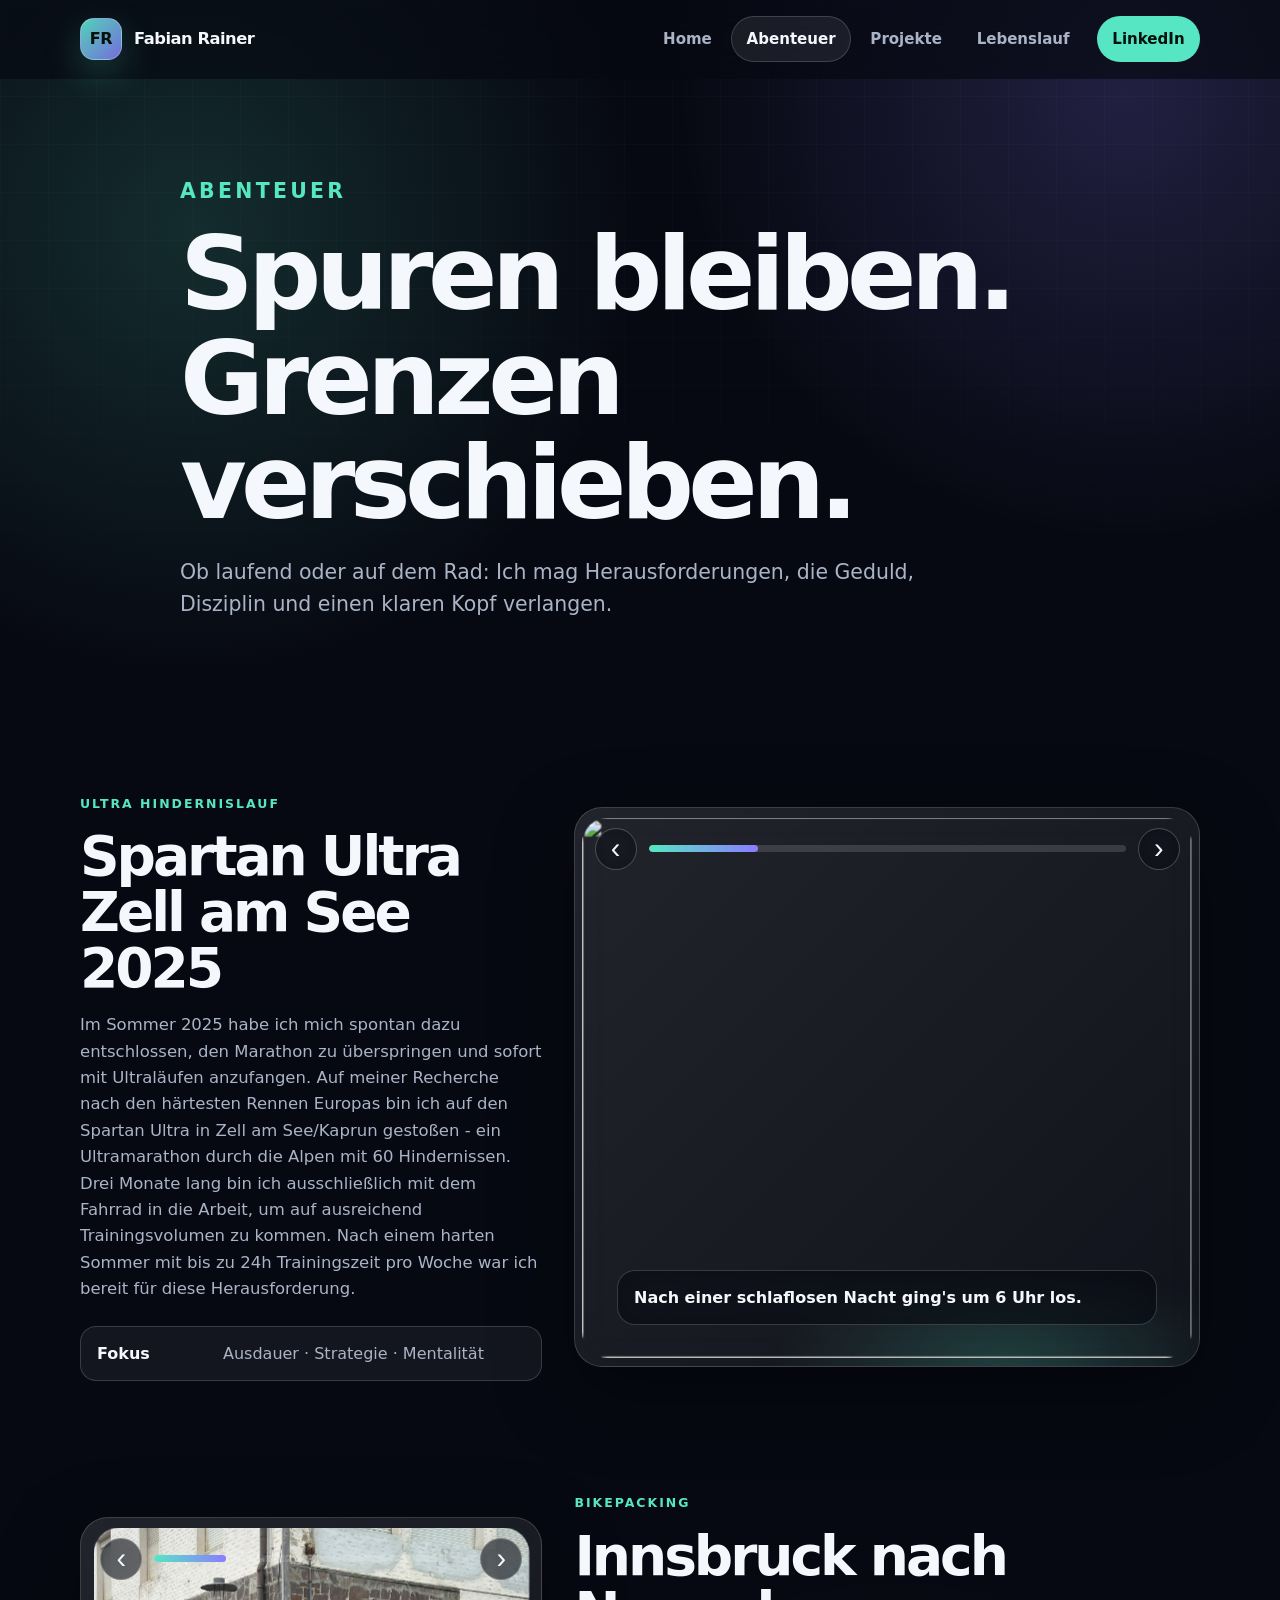
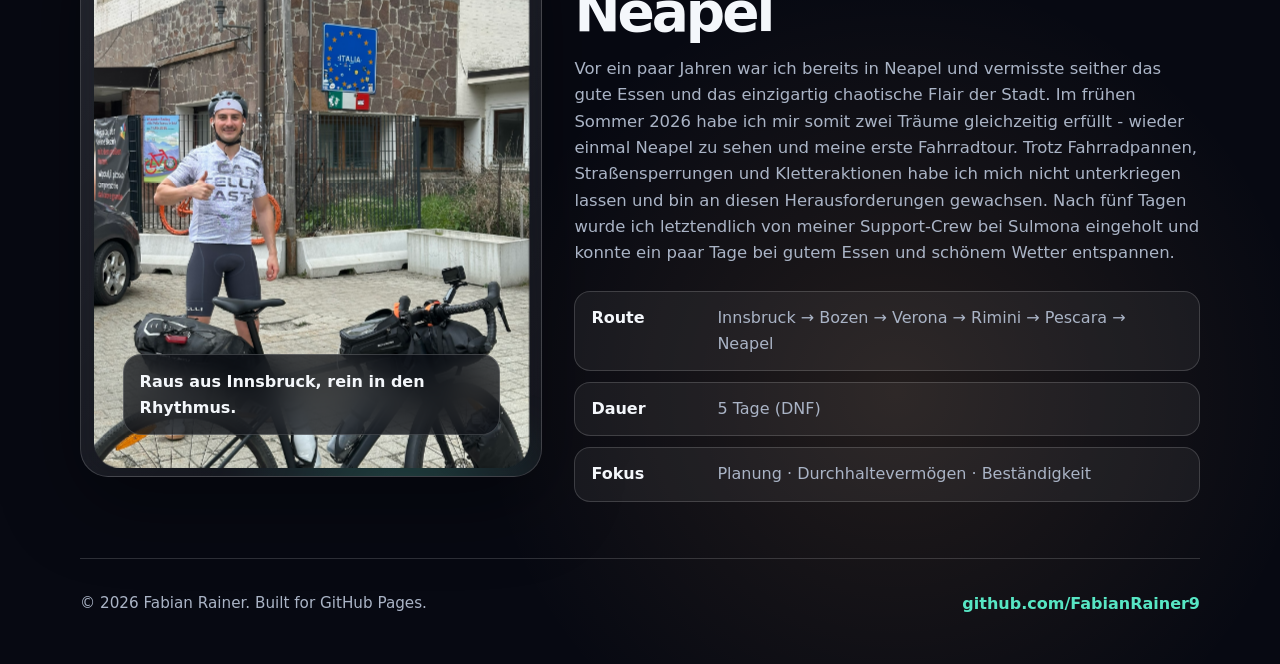
==== adventures.html @ 7199768f "Initial portfolio website" ====
<!doctype html>
<html lang="de">
  <head>
    <meta charset="utf-8" />
    <meta name="viewport" content="width=device-width, initial-scale=1" />
    <meta name="description" content="Fabian Rainer - sportliche Abenteuer: Spartan Ultra Zell am See 2025 und Radfahrt Innsbruck nach Neapel." />
    <title>Abenteuer | Fabian Rainer</title>
    <link rel="icon" href="assets/favicon.svg" type="image/svg+xml" />
    <link rel="stylesheet" href="assets/css/styles.css" />
    <script defer src="assets/js/main.js"></script>
  </head>
  <body>
    <a class="skip-link" href="#main">Zum Inhalt springen</a>
    <header class="site-header" data-header>
      <nav class="nav shell" aria-label="Hauptnavigation">
        <a class="brand" href="index.html"><span class="brand-mark">FR</span><span class="brand-text">Fabian Rainer</span></a>
        <button class="nav-toggle" type="button" aria-expanded="false" aria-controls="nav-menu" data-nav-toggle>Menü</button>
        <div class="nav-menu" id="nav-menu" data-nav-menu>
          <a href="index.html">Home</a>
          <a href="adventures.html" aria-current="page">Abenteuer</a>
          <a href="projects.html">Projekte</a>
          <a href="resume.html">Lebenslauf</a>
          <a class="nav-pill" href="https://de.linkedin.com/in/fabian-rainer-35426a213" target="_blank" rel="noreferrer">LinkedIn</a>
        </div>
      </nav>
    </header>

    <main id="main">
      <section class="page-hero shell reveal">
        <p class="eyebrow">Abenteuer</p>
        <h1>Spuren bleiben. Grenzen verschieben.</h1>
        <p>
          Ob laufend oder auf dem Rad: Ich mag Herausforderungen, die Geduld, Disziplin und einen klaren Kopf verlangen.
        </p>
      </section>

      <section class="adventure-section shell reveal" id="spartan-ultra">
        <div class="adventure-copy">
          <p class="eyebrow">Ultra Hindernislauf</p>
          <h2>Spartan Ultra Zell am See 2025</h2>
          <p>
            Im Sommer 2025 habe ich mich spontan dazu entschlossen, den Marathon zu überspringen und sofort mit Ultraläufen anzufangen.
			Auf meiner Recherche nach den härtesten Rennen Europas bin ich auf den Spartan Ultra in Zell am See/Kaprun gestoßen - ein Ultramarathon durch die Alpen mit 60 Hindernissen.
			Drei Monate lang bin ich ausschließlich mit dem Fahrrad in die Arbeit, um auf ausreichend Trainingsvolumen zu kommen. 
			Nach einem harten Sommer mit bis zu 24h Trainingszeit pro Woche war ich bereit für diese Herausforderung.
          </p>
          <ul class="stat-list" aria-label="Highlights Spartan Ultra">
            <li><strong>Fokus</strong><span>Ausdauer · Strategie · Mentalität</span></li>
          </ul>
        </div>
        <div class="showcase-carousel" data-carousel aria-label="Slideshow Spartan Ultra Zell am See 2025">
          <div class="carousel-track">
            <figure class="slide active">
              <img src="assets/media/spartan/spartan1.JPG" />
              <figcaption>Nach einer schlaflosen Nacht ging's um 6 Uhr los.</figcaption>
            </figure>
            <figure class="slide">
              <img src="assets/media/spartan/spartan2.JPG" />
              <figcaption>Eine kurze Abkühlung gab's bereits nach den ersten Metern.</figcaption>
            </figure>
            <figure class="slide">
              <img src="assets/media/spartan/spartan3.JPG" />
              <figcaption>Die Sigmund Thun Klamm lag kurz vor dem großen Anstieg.</figcaption>
            </figure>
			<figure class="slide">
              <img src="assets/media/spartan/spartan4.JPEG" />
              <figcaption>Sowas waren tatsächlich meine Lieblingshindernisse.</figcaption>
            </figure>
            <figure class="slide">
              <video src="assets/media/spartan/98bb6322-f615-4900-bef0-5094021bbb81.mov" muted loop playsinline controls poster="assets/media/spartan/spartan-01.svg"></video>
              <figcaption>Mein Finish - der Moment, auf den ich 3 Monate hingearbeitet habe.</figcaption>
            </figure>
            
          </div>
          <div class="carousel-controls">
            <button type="button" data-carousel-prev aria-label="Vorheriges Slide">‹</button>
            <div class="carousel-progress"><span data-carousel-progress></span></div>
            <button type="button" data-carousel-next aria-label="Nächstes Slide">›</button>
          </div>
        </div>
      </section>

      <section class="adventure-section shell reverse reveal" id="innsbruck-neapel">
        <div class="adventure-copy">
          <p class="eyebrow">Bikepacking</p>
          <h2>Innsbruck nach Neapel</h2>
          <p>
            Vor ein paar Jahren war ich bereits in Neapel und vermisste seither das gute Essen und das einzigartig chaotische Flair der Stadt.
			Im frühen Sommer 2026 habe ich mir somit zwei Träume gleichzeitig erfüllt - wieder einmal Neapel zu sehen und meine erste Fahrradtour.
			Trotz Fahrradpannen, Straßensperrungen und Kletteraktionen habe ich mich nicht unterkriegen lassen und bin an diesen Herausforderungen gewachsen.
			Nach fünf Tagen wurde ich letztendlich von meiner Support-Crew bei Sulmona eingeholt und konnte ein paar Tage bei gutem Essen und schönem Wetter entspannen.
          </p>
          <ul class="stat-list" aria-label="Highlights Fahrradtour">
            <li><strong>Route</strong><span>Innsbruck → Bozen → Verona → Rimini → Pescara → Neapel</span></li>
            <li><strong>Dauer</strong><span>5 Tage (DNF)</span></li>
            <li><strong>Fokus</strong><span>Planung · Durchhaltevermögen · Beständigkeit</span></li>
          </ul>
        </div>
        <div class="showcase-carousel" data-carousel aria-label="Slideshow Innsbruck nach Neapel">
          <div class="carousel-track">
            <figure class="slide active">
              <img src="assets/media/innsbruck-neapel/IMG_0091.JPEG" alt="Platzhalterfoto Radfahrt durch Alpen" />
              <figcaption>Raus aus Innsbruck, rein in den Rhythmus.</figcaption>
            </figure>
			<figure class="slide">
              <video src="assets/media/innsbruck-neapel/ride1.mp4" muted loop playsinline controls poster="assets/media/innsbruck-neapel/ride1.mp4"></video>
              <figcaption>Kurzer Clip auf dem Weg nach Bozen.</figcaption>
            </figure>
			<figure class="slide">
              <video src="assets/media/innsbruck-neapel/ride2.mp4" muted loop playsinline controls poster="assets/media/innsbruck-neapel/ride2.mp4"></video>
              <figcaption>Kurzer Clip vor der Ankunft in Bozen.</figcaption>
            </figure>
            <figure class="slide">
              <img src="assets/media/innsbruck-neapel/IMG_0158.JPEG" alt="Platzhalterfoto italienische Straßen und Fahrrad" />
              <figcaption>Vom Regen blieb man leider nur selten verschont.</figcaption>
            </figure>
            <figure class="slide">
              <img src="assets/media/innsbruck-neapel/IMG_0178.JPEG" alt="Platzhalterfoto Ankunft in Neapel" />
              <figcaption>Neapel: Ziel erreicht, Geschichte im Kopf, Kilometer in den Beinen.</figcaption>
            </figure>
            <!-- Video-Beispiel zum Aktivieren:-->
            
            
          </div>
          <div class="carousel-controls">
            <button type="button" data-carousel-prev aria-label="Vorheriges Slide">‹</button>
            <div class="carousel-progress"><span data-carousel-progress></span></div>
            <button type="button" data-carousel-next aria-label="Nächstes Slide">›</button>
          </div>
        </div>
      </section>

    </main>

    <footer class="site-footer shell">
      <p>© <span data-year></span> Fabian Rainer. Built for GitHub Pages.</p>
      <a href="https://github.com/FabianRainer9" target="_blank" rel="noreferrer">github.com/FabianRainer9</a>
    </footer>
  </body>
</html>
---- assets/css/styles.css ----
:root {
  --bg: #070912;
  --bg-elevated: #0d1224;
  --surface: rgba(255, 255, 255, 0.075);
  --surface-strong: rgba(255, 255, 255, 0.12);
  --text: #f4f7fb;
  --muted: #aab4c6;
  --line: rgba(255, 255, 255, 0.16);
  --accent: #57e6c4;
  --accent-2: #8a7cff;
  --accent-3: #ffb86b;
  --shadow: 0 26px 80px rgba(0, 0, 0, 0.38);
  --radius: 28px;
  --radius-sm: 16px;
  --shell: min(1120px, calc(100vw - 40px));
  --header-height: 78px;
  font-family: Inter, ui-sans-serif, system-ui, -apple-system, BlinkMacSystemFont, "Segoe UI", sans-serif;
  color-scheme: dark;
}

* {
  box-sizing: border-box;
}

html {
  scroll-behavior: smooth;
}

body {
  margin: 0;
  min-height: 100vh;
  background:
    radial-gradient(circle at 15% 10%, rgba(87, 230, 196, 0.16), transparent 28rem),
    radial-gradient(circle at 88% 4%, rgba(138, 124, 255, 0.2), transparent 28rem),
    radial-gradient(circle at 70% 88%, rgba(255, 184, 107, 0.11), transparent 26rem),
    var(--bg);
  color: var(--text);
  line-height: 1.6;
  overflow-x: hidden;
}

body::before {
  content: "";
  position: fixed;
  inset: 0;
  pointer-events: none;
  background-image:
    linear-gradient(rgba(255,255,255,0.035) 1px, transparent 1px),
    linear-gradient(90deg, rgba(255,255,255,0.035) 1px, transparent 1px);
  background-size: 48px 48px;
  mask-image: linear-gradient(to bottom, rgba(0,0,0,0.68), transparent 80%);
  z-index: -2;
}

a {
  color: inherit;
  text-decoration: none;
}

img, video {
  display: block;
  max-width: 100%;
}

code {
  border: 1px solid var(--line);
  border-radius: 8px;
  background: rgba(255,255,255,0.08);
  padding: 0.12rem 0.35rem;
  color: #d8fff5;
}

.shell {
  width: var(--shell);
  margin-inline: auto;
}

.skip-link {
  position: absolute;
  top: -100px;
  left: 1rem;
  z-index: 999;
  padding: 0.75rem 1rem;
  border-radius: 999px;
  background: var(--accent);
  color: #03120e;
  font-weight: 800;
}

.skip-link:focus {
  top: 1rem;
}

.site-header {
  position: sticky;
  top: 0;
  z-index: 50;
  backdrop-filter: blur(18px);
  background: rgba(7, 9, 18, 0.68);
  border-bottom: 1px solid transparent;
  transition: border-color 0.25s ease, background 0.25s ease;
}

.site-header.is-scrolled {
  border-bottom-color: var(--line);
  background: rgba(7, 9, 18, 0.88);
}

.nav {
  min-height: var(--header-height);
  display: flex;
  align-items: center;
  justify-content: space-between;
  gap: 1rem;
}

.brand {
  display: inline-flex;
  align-items: center;
  gap: 0.75rem;
  font-weight: 800;
  letter-spacing: -0.03em;
}

.brand-mark {
  display: grid;
  place-items: center;
  width: 42px;
  height: 42px;
  border: 1px solid rgba(255,255,255,0.24);
  border-radius: 14px;
  background: linear-gradient(135deg, rgba(87,230,196,0.92), rgba(138,124,255,0.86));
  color: #06100d;
  box-shadow: 0 14px 36px rgba(87, 230, 196, 0.22);
}

.brand-text {
  font-size: 1.02rem;
}

.nav-menu {
  display: flex;
  align-items: center;
  gap: 0.25rem;
}

.nav-menu a {
  border: 1px solid transparent;
  border-radius: 999px;
  padding: 0.62rem 0.9rem;
  color: var(--muted);
  font-weight: 700;
  font-size: 0.94rem;
  transition: color 0.2s ease, background 0.2s ease, border-color 0.2s ease;
}

.nav-menu a:hover,
.nav-menu a[aria-current="page"] {
  color: var(--text);
  background: rgba(255,255,255,0.08);
  border-color: var(--line);
}

.nav-menu .nav-pill {
  color: #06100d;
  background: var(--accent);
  border-color: transparent;
  margin-left: 0.5rem;
}

.nav-toggle {
  display: none;
  border: 1px solid var(--line);
  border-radius: 999px;
  padding: 0.6rem 0.9rem;
  background: rgba(255,255,255,0.08);
  color: var(--text);
  font: inherit;
  font-weight: 800;
}

.section,
.page-hero,
.hero {
  padding: 96px 0;
}

.page-hero {
  max-width: 920px;
}

.section-grid {
  display: grid;
  grid-template-columns: minmax(0, 1.05fr) minmax(320px, 0.95fr);
  align-items: center;
  gap: 4rem;
  min-height: calc(100vh - var(--header-height));
}

.eyebrow {
  margin: 0 0 0.9rem;
  color: var(--accent);
  text-transform: uppercase;
  letter-spacing: 0.16em;
  font-size: 0.78rem;
  font-weight: 900;
}

h1, h2, h3, p {
  margin-top: 0;
}

h1, h2, h3 {
  letter-spacing: -0.055em;
  line-height: 1.02;
}

h1 {
  margin-bottom: 1.25rem;
  font-size: clamp(3rem, 8vw, 6.5rem);
}

h2 {
  margin-bottom: 1rem;
  font-size: clamp(2.1rem, 4.3vw, 4rem);
}

h3 {
  margin-bottom: 0.8rem;
  font-size: 1.45rem;
}

p {
  color: var(--muted);
  font-size: 1.03rem;
}

.hero-lead,
.page-hero p {
  max-width: 760px;
  font-size: clamp(1.05rem, 2vw, 1.28rem);
}

.hero-actions {
  display: flex;
  flex-wrap: wrap;
  gap: 0.9rem;
  margin-top: 2rem;
}

.button {
  display: inline-flex;
  align-items: center;
  justify-content: center;
  min-height: 48px;
  border-radius: 999px;
  border: 1px solid var(--line);
  padding: 0.78rem 1.15rem;
  font-weight: 900;
  transition: transform 0.2s ease, box-shadow 0.2s ease, background 0.2s ease;
}

.button:hover {
  transform: translateY(-2px);
}

.button.primary {
  color: #04110d;
  background: linear-gradient(135deg, var(--accent), #d7fff4);
  box-shadow: 0 18px 42px rgba(87, 230, 196, 0.24);
}

.button.secondary {
  background: rgba(255,255,255,0.08);
  color: var(--text);
}

.text-link {
  display: inline-flex;
  margin-top: 1rem;
  color: var(--accent);
  font-weight: 900;
}

.hero-visual {
  position: relative;
  min-height: 540px;
}

.orb {
  position: absolute;
  border-radius: 999px;
  filter: blur(8px);
  opacity: 0.76;
  animation: pulseOrb 7s ease-in-out infinite;
}

.orb-one {
  width: 220px;
  height: 220px;
  top: 26px;
  right: 70px;
  background: radial-gradient(circle, rgba(87,230,196,0.95), transparent 68%);
}

.orb-two {
  width: 260px;
  height: 260px;
  bottom: 24px;
  left: 10px;
  background: radial-gradient(circle, rgba(138,124,255,0.88), transparent 66%);
  animation-delay: -2s;
}

.glass-card,
.code-panel,
.feature-card,
.project-card,
.note-panel,
.cta-panel,
.resume-frame,
.showcase-carousel {
  border: 1px solid var(--line);
  background: linear-gradient(135deg, rgba(255,255,255,0.11), rgba(255,255,255,0.045));
  box-shadow: var(--shadow);
  backdrop-filter: blur(20px);
}

.hero-card {
  position: absolute;
  top: 92px;
  left: 28px;
  width: 180px;
  padding: 1rem;
  border-radius: 22px;
}

.hero-card-alt {
  top: auto;
  left: auto;
  right: 18px;
  bottom: 100px;
}

.metric {
  display: block;
  color: var(--accent);
  font-size: 2rem;
  font-weight: 1000;
  letter-spacing: -0.06em;
}

.floating-card {
  animation: floatCard 5.4s ease-in-out infinite;
}

.floating-card.delay {
  animation-delay: -1.7s;
}

.code-panel {
  position: absolute;
  inset: 118px 46px 72px 76px;
  border-radius: var(--radius);
  overflow: hidden;
  transform: rotate(-2deg);
}

.panel-dots {
  display: flex;
  gap: 0.42rem;
  padding: 1.05rem 1.1rem;
  border-bottom: 1px solid var(--line);
  background: rgba(0,0,0,0.18);
}

.panel-dots span {
  width: 10px;
  height: 10px;
  border-radius: 99px;
  background: var(--accent);
  opacity: 0.8;
}

.panel-dots span:nth-child(2) { background: var(--accent-3); }
.panel-dots span:nth-child(3) { background: var(--accent-2); }

pre {
  margin: 0;
  padding: 1.4rem;
  white-space: pre-wrap;
  color: #d9fff6;
  font-size: clamp(0.86rem, 2vw, 1rem);
}

pre code {
  border: 0;
  background: transparent;
  padding: 0;
}

.section-heading {
  max-width: 780px;
  margin-bottom: 2rem;
}

.feature-grid {
  display: grid;
  grid-template-columns: repeat(3, minmax(0, 1fr));
  gap: 1rem;
}

.feature-card {
  min-height: 280px;
  border-radius: var(--radius);
  padding: 1.35rem;
  transform-style: preserve-3d;
}

.card-number {
  display: inline-flex;
  margin-bottom: 2.7rem;
  color: var(--accent);
  font-weight: 1000;
}

.split-section {
  display: grid;
  grid-template-columns: 0.95fr 1.05fr;
  gap: 2rem;
  align-items: center;
}

.mini-gallery {
  display: grid;
  grid-template-columns: 1fr 0.8fr;
  gap: 1rem;
  align-items: stretch;
}

.mini-gallery img {
  width: 100%;
  min-height: 210px;
  object-fit: cover;
  border: 1px solid var(--line);
  border-radius: 26px;
  box-shadow: var(--shadow);
}

.mini-gallery img:first-child {
  grid-row: span 2;
}

.cta-panel,
.note-panel {
  border-radius: var(--radius);
  padding: clamp(1.4rem, 4vw, 3rem);
}

.note-panel.warning {
  border-color: rgba(255, 184, 107, 0.35);
  background: linear-gradient(135deg, rgba(255, 184, 107, 0.13), rgba(255,255,255,0.045));
}

.edit-guide pre {
  margin: 1.2rem 0;
  border: 1px solid var(--line);
  border-radius: var(--radius-sm);
  background: rgba(0, 0, 0, 0.24);
  overflow-x: auto;
}

.adventure-section {
  display: grid;
  grid-template-columns: minmax(280px, 0.85fr) minmax(0, 1.15fr);
  gap: 2rem;
  align-items: center;
  padding: 56px 0;
}

.adventure-section.reverse .adventure-copy {
  order: 2;
}

.adventure-copy {
  position: relative;
  z-index: 2;
}

.stat-list {
  display: grid;
  gap: 0.65rem;
  padding: 0;
  margin: 1.5rem 0 0;
  list-style: none;
}

.stat-list li {
  display: grid;
  grid-template-columns: 110px 1fr;
  gap: 1rem;
  border: 1px solid var(--line);
  border-radius: 16px;
  padding: 0.85rem 1rem;
  background: rgba(255,255,255,0.055);
}

.stat-list strong {
  color: var(--text);
}

.stat-list span {
  color: var(--muted);
}

.showcase-carousel {
  position: relative;
  min-height: 560px;
  border-radius: var(--radius);
  padding: 0.8rem;
  overflow: hidden;
  isolation: isolate;
}

.showcase-carousel::after {
  content: "";
  position: absolute;
  inset: auto -20% -22% 18%;
  height: 180px;
  background: radial-gradient(circle, rgba(87,230,196,0.22), transparent 70%);
  filter: blur(18px);
  z-index: -1;
}

.carousel-track,
.slide {
  position: absolute;
  inset: 0.8rem;
}

.slide {
  margin: 0;
  opacity: 0;
  transform: scale(0.985) translateY(10px);
  pointer-events: none;
  transition: opacity 0.7s ease, transform 0.7s ease;
}

.slide.active {
  opacity: 1;
  transform: scale(1) translateY(0);
  pointer-events: auto;
}

.slide img,
.slide video {
  width: 100%;
  height: 100%;
  object-fit: cover;
  border-radius: 24px;
}

.slide.active img {
  animation: kenBurns 8s ease-out both;
}

.slide figcaption {
  position: absolute;
  left: 1rem;
  right: 1rem;
  bottom: 1rem;
  border: 1px solid rgba(255,255,255,0.18);
  border-radius: 18px;
  padding: 0.85rem 1rem;
  background: rgba(5, 8, 16, 0.68);
  backdrop-filter: blur(18px);
  color: var(--text);
  font-weight: 800;
}

.carousel-controls {
  position: absolute;
  left: 1.2rem;
  right: 1.2rem;
  top: 1.2rem;
  display: flex;
  align-items: center;
  gap: 0.75rem;
  z-index: 5;
}

.carousel-controls button {
  display: grid;
  place-items: center;
  width: 42px;
  height: 42px;
  border: 1px solid rgba(255,255,255,0.24);
  border-radius: 50%;
  background: rgba(5,8,16,0.58);
  color: var(--text);
  font-size: 1.8rem;
  line-height: 1;
  cursor: pointer;
  backdrop-filter: blur(14px);
}

.carousel-progress {
  flex: 1;
  height: 7px;
  overflow: hidden;
  border-radius: 999px;
  background: rgba(255,255,255,0.14);
}

.carousel-progress span {
  display: block;
  width: 0%;
  height: 100%;
  border-radius: inherit;
  background: linear-gradient(90deg, var(--accent), var(--accent-2));
}

.project-grid {
  display: grid;
  gap: 1.2rem;
  padding: 32px 0 40px;
}

.project-card {
  display: grid;
  grid-template-columns: minmax(260px, 0.8fr) minmax(0, 1.2fr);
  gap: 1.3rem;
  border-radius: var(--radius);
  padding: 1rem;
  transform-style: preserve-3d;
}

.project-media {
  position: relative;
  min-height: 360px;
}

.project-media img {
  width: 100%;
  height: 100%;
  min-height: 360px;
  object-fit: cover;
  border-radius: 22px;
  border: 1px solid var(--line);
  box-shadow: 0 22px 60px rgba(0, 0, 0, 0.22);
}

.project-media-label {
  position: absolute;
  left: 1rem;
  right: 1rem;
  bottom: 1rem;
  display: inline-flex;
  width: fit-content;
  max-width: calc(100% - 2rem);
  border: 1px solid rgba(255,255,255,0.18);
  border-radius: 999px;
  padding: 0.45rem 0.72rem;
  background: rgba(5, 8, 16, 0.72);
  color: var(--text);
  font-size: 0.78rem;
  font-weight: 800;
  backdrop-filter: blur(14px);
}

.project-content {
  padding: clamp(1rem, 3vw, 2rem);
}

.project-status {
  margin: 0 0 0.35rem;
  color: var(--accent-3);
  font-size: 0.82rem;
  font-weight: 900;
  letter-spacing: 0.04em;
  text-transform: uppercase;
}

.project-lead {
  color: var(--text);
  font-size: clamp(1.05rem, 2vw, 1.22rem);
  font-weight: 750;
}

.tag-row {
  display: flex;
  flex-wrap: wrap;
  gap: 0.5rem;
  margin-bottom: 1rem;
}

.tag-row span {
  border: 1px solid var(--line);
  border-radius: 999px;
  padding: 0.42rem 0.68rem;
  background: rgba(255,255,255,0.06);
  color: var(--accent);
  font-size: 0.78rem;
  font-weight: 900;
}

.project-facts {
  display: grid;
  gap: 0.65rem;
  margin: 1.4rem 0 1.6rem;
}

.project-facts div {
  display: grid;
  grid-template-columns: 110px 1fr;
  gap: 1rem;
  border-top: 1px solid var(--line);
  padding-top: 0.65rem;
}

.project-facts dt {
  color: var(--text);
  font-weight: 900;
}

.project-facts dd {
  margin: 0;
  color: var(--muted);
}

.resume-frame {
  border-radius: var(--radius);
  padding: 0.85rem;
  min-height: 760px;
}

.resume-frame iframe {
  width: 100%;
  min-height: 735px;
  border: 0;
  border-radius: 22px;
  background: #fff;
}

.site-footer {
  display: flex;
  justify-content: space-between;
  gap: 1rem;
  border-top: 1px solid var(--line);
  padding: 2rem 0 3rem;
  color: var(--muted);
}

.site-footer p {
  margin: 0;
  font-size: 0.95rem;
}

.site-footer a {
  color: var(--accent);
  font-weight: 800;
}

.reveal {
  opacity: 0;
  transform: translateY(28px);
  transition: opacity 0.72s ease, transform 0.72s ease;
}

.reveal.is-visible {
  opacity: 1;
  transform: translateY(0);
}

.error-page {
  display: grid;
  place-items: center;
}

@keyframes pulseOrb {
  0%, 100% { transform: scale(1); opacity: 0.68; }
  50% { transform: scale(1.12); opacity: 0.94; }
}

@keyframes floatCard {
  0%, 100% { transform: translate3d(0, 0, 0) rotate(0.5deg); }
  50% { transform: translate3d(0, -16px, 0) rotate(-1deg); }
}

@keyframes kenBurns {
  0% { transform: scale(1); }
  100% { transform: scale(1.065); }
}

@media (max-width: 900px) {
  .nav-toggle {
    display: inline-flex;
  }

  .nav-menu {
    position: absolute;
    top: calc(var(--header-height) - 8px);
    left: 20px;
    right: 20px;
    display: grid;
    gap: 0.45rem;
    border: 1px solid var(--line);
    border-radius: 22px;
    padding: 0.7rem;
    background: rgba(7, 9, 18, 0.96);
    box-shadow: var(--shadow);
    opacity: 0;
    transform: translateY(-8px);
    pointer-events: none;
    transition: opacity 0.2s ease, transform 0.2s ease;
  }

  .nav-menu.is-open {
    opacity: 1;
    transform: translateY(0);
    pointer-events: auto;
  }

  .nav-menu .nav-pill {
    margin-left: 0;
  }

  .section-grid,
  .split-section,
  .adventure-section,
  .project-card {
    grid-template-columns: 1fr;
  }

  .hero {
    padding-top: 64px;
  }

  .hero-visual {
    min-height: 440px;
  }

  .code-panel {
    inset: 78px 10px 44px 10px;
  }

  .hero-card,
  .hero-card-alt {
    position: relative;
    top: auto;
    right: auto;
    bottom: auto;
    left: auto;
    display: inline-block;
    margin: 0.5rem;
    z-index: 4;
  }

  .feature-grid {
    grid-template-columns: 1fr;
  }

  .adventure-section.reverse .adventure-copy {
    order: 0;
  }

  .showcase-carousel {
    min-height: 470px;
  }

  .site-footer {
    flex-direction: column;
  }
}

@media (max-width: 560px) {
  :root {
    --shell: min(100vw - 28px, 1120px);
  }

  .section,
  .page-hero,
  .hero {
    padding: 64px 0;
  }

  h1 {
    font-size: clamp(2.65rem, 16vw, 4rem);
  }

  .hero-actions,
  .button {
    width: 100%;
  }

  .mini-gallery {
    grid-template-columns: 1fr;
  }

  .mini-gallery img:first-child {
    grid-row: auto;
  }

  .stat-list li,
  .project-facts div {
    grid-template-columns: 1fr;
    gap: 0.15rem;
  }

  .showcase-carousel {
    min-height: 390px;
  }

  .slide figcaption {
    font-size: 0.9rem;
  }

  .project-media img {
    min-height: 240px;
  }

  .resume-frame,
  .resume-frame iframe {
    min-height: 580px;
  }
}

@media (prefers-reduced-motion: reduce) {
  *, *::before, *::after {
    animation-duration: 0.01ms !important;
    animation-iteration-count: 1 !important;
    scroll-behavior: auto !important;
    transition-duration: 0.01ms !important;
  }
}

/* --- Fabian custom additions: typing hero, word clouds, clean code visual, 404 game --- */
.typing-card {
  display: grid;
  gap: 0.35rem;
  max-width: 720px;
  margin: 1.7rem 0 0;
  border: 1px solid rgba(255,255,255,0.14);
  border-radius: 20px;
  padding: 1rem 1.1rem;
  background: rgba(255,255,255,0.055);
  box-shadow: 0 20px 50px rgba(0,0,0,0.18);
}

.typing-label {
  color: var(--accent);
  font-size: 0.78rem;
  font-weight: 950;
  letter-spacing: 0.14em;
  text-transform: uppercase;
}

.typewriter {
  display: inline-flex;
  align-items: center;
  min-height: 2.35rem;
  color: var(--text);
  font-size: clamp(1.25rem, 3vw, 2rem);
  font-weight: 950;
  letter-spacing: -0.04em;
  line-height: 1.1;
}

.typewriter-cursor {
  display: inline-block;
  width: 0.12em;
  height: 1.1em;
  margin-left: 0.12em;
  border-radius: 999px;
  background: var(--accent);
  animation: cursorBlink 0.9s steps(1) infinite;
}

.clean-code-panel {
  inset: 72px 24px 74px 24px;
  transform: none;
  background: linear-gradient(135deg, rgba(255,255,255,0.105), rgba(255,255,255,0.035));
}

.hero-visual:has(.clean-code-panel) {
  min-height: 500px;
}

.cloud-grid {
  display: grid;
  grid-template-columns: repeat(2, minmax(0, 1fr));
  gap: 1rem;
}

.word-cloud-card {
  min-height: 360px;
  border: 1px solid var(--line);
  border-radius: var(--radius);
  padding: clamp(1.25rem, 3vw, 2rem);
  background: linear-gradient(135deg, rgba(255,255,255,0.11), rgba(255,255,255,0.045));
  box-shadow: var(--shadow);
  backdrop-filter: blur(20px);
  transform-style: preserve-3d;
  overflow: hidden;
  position: relative;
}

.word-cloud-card::after {
  content: "";
  position: absolute;
  inset: auto -20% -25% 20%;
  height: 180px;
  background: radial-gradient(circle, rgba(87,230,196,0.22), transparent 68%);
  filter: blur(18px);
  z-index: -1;
}

.word-cloud {
  display: flex;
  flex-wrap: wrap;
  align-items: center;
  gap: 0.72rem 0.62rem;
  margin-top: 1.35rem;
}

.word-cloud span {
  --size: 1;
  display: inline-flex;
  align-items: center;
  min-height: 38px;
  border: 1px solid rgba(255,255,255,0.16);
  border-radius: 999px;
  padding: 0.5rem 0.78rem;
  background: rgba(255,255,255,0.065);
  color: var(--text);
  font-size: calc(0.78rem + (var(--size) * 0.32rem));
  font-weight: 900;
  line-height: 1;
  box-shadow: 0 12px 34px rgba(0,0,0,0.14);
  animation: cloudFloat 7.4s ease-in-out infinite;
}

.word-cloud span:nth-child(2n) {
  color: #d8fff5;
  animation-delay: -1.2s;
}

.word-cloud span:nth-child(3n) {
  color: #ddd9ff;
  animation-delay: -2.4s;
}

.word-cloud span:nth-child(5n) {
  color: #ffe6c6;
  animation-delay: -3.2s;
}

.skills-cloud span {
  border-color: rgba(138,124,255,0.28);
}

.project-card {
  align-items: start;
}

.project-media {
  min-height: 0;
  height: clamp(260px, 36vw, 420px);
  align-self: start;
}

.project-media img {
  min-height: 0;
  height: 100%;
}

.error-page-body {
  min-height: 100vh;
}

.error-game-layout {
  display: grid;
  grid-template-columns: minmax(0, 0.9fr) minmax(320px, 0.8fr);
  gap: 2rem;
  align-items: center;
}

.error-copy h1 {
  font-size: clamp(3rem, 7vw, 5.8rem);
}

.game-help {
  margin-top: 1rem;
  font-size: 0.94rem;
}

.game-card {
  border: 1px solid var(--line);
  border-radius: var(--radius);
  padding: 1rem;
  background: linear-gradient(135deg, rgba(255,255,255,0.11), rgba(255,255,255,0.045));
  box-shadow: var(--shadow);
  backdrop-filter: blur(20px);
}

.game-hud {
  display: flex;
  justify-content: space-between;
  gap: 1rem;
  margin-bottom: 0.75rem;
  color: var(--muted);
  font-weight: 900;
}

.game-hud strong {
  color: var(--accent);
}

#bikeGame {
  display: block;
  width: 100%;
  max-width: 520px;
  aspect-ratio: 520 / 680;
  border: 1px solid rgba(255,255,255,0.16);
  border-radius: 22px;
  background: #0d1224;
  box-shadow: inset 0 0 0 1px rgba(255,255,255,0.04);
}

.game-touch-controls {
  display: grid;
  grid-template-columns: repeat(2, 1fr);
  gap: 0.75rem;
  margin-top: 0.75rem;
}

.game-touch-controls button {
  border: 1px solid var(--line);
  border-radius: 16px;
  min-height: 48px;
  background: rgba(255,255,255,0.08);
  color: var(--text);
  font-size: 1.35rem;
  font-weight: 950;
  cursor: pointer;
}

.game-touch-controls button:hover {
  background: rgba(255,255,255,0.13);
}

@keyframes cursorBlink {
  0%, 46% { opacity: 1; }
  47%, 100% { opacity: 0; }
}

@keyframes cloudFloat {
  0%, 100% { transform: translateY(0); }
  50% { transform: translateY(-6px); }
}

@media (max-width: 900px) {
  .cloud-grid,
  .error-game-layout {
    grid-template-columns: 1fr;
  }

  .clean-code-panel {
    inset: 70px 10px 44px 10px;
  }
}

@media (max-width: 560px) {
  .typing-card {
    padding: 0.9rem;
  }

  .word-cloud-card {
    min-height: 0;
  }

  .word-cloud span {
    font-size: calc(0.74rem + (var(--size) * 0.22rem));
  }

  .error-game-layout {
    padding-top: 54px;
  }
}
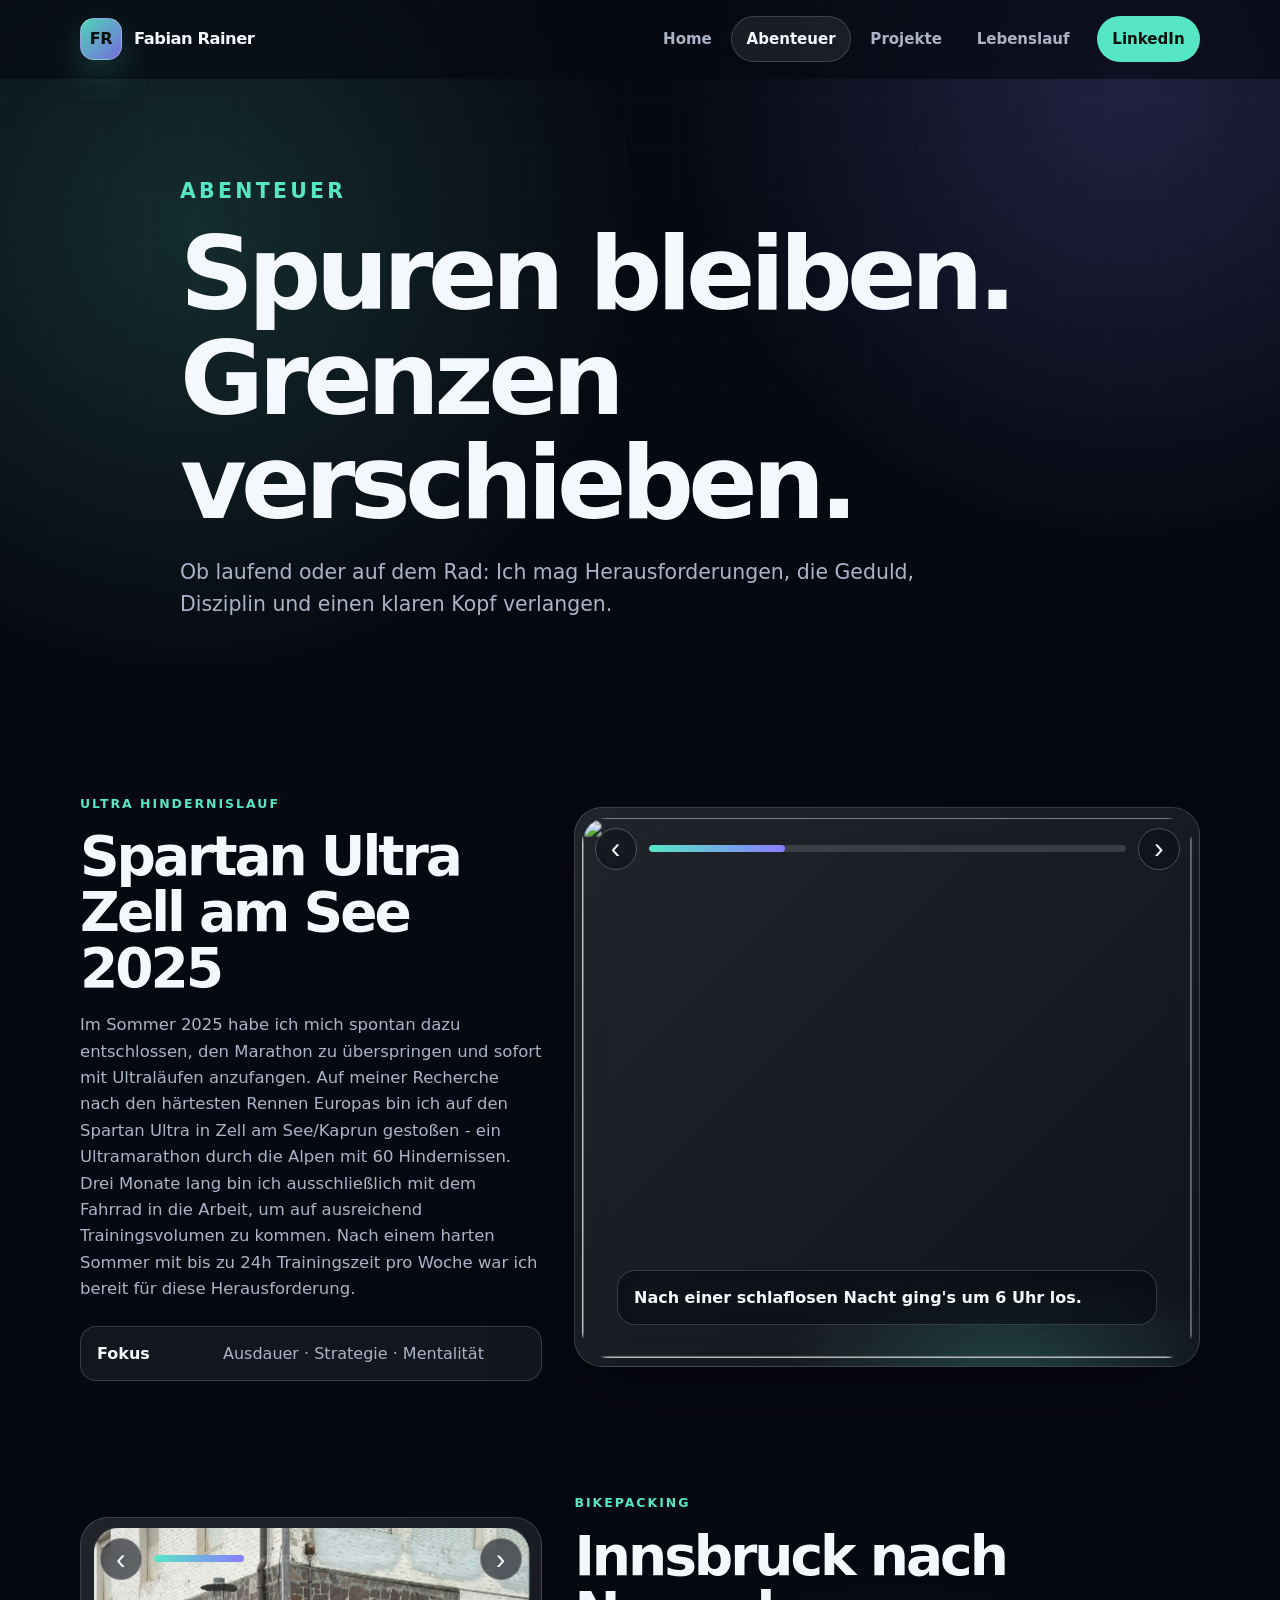
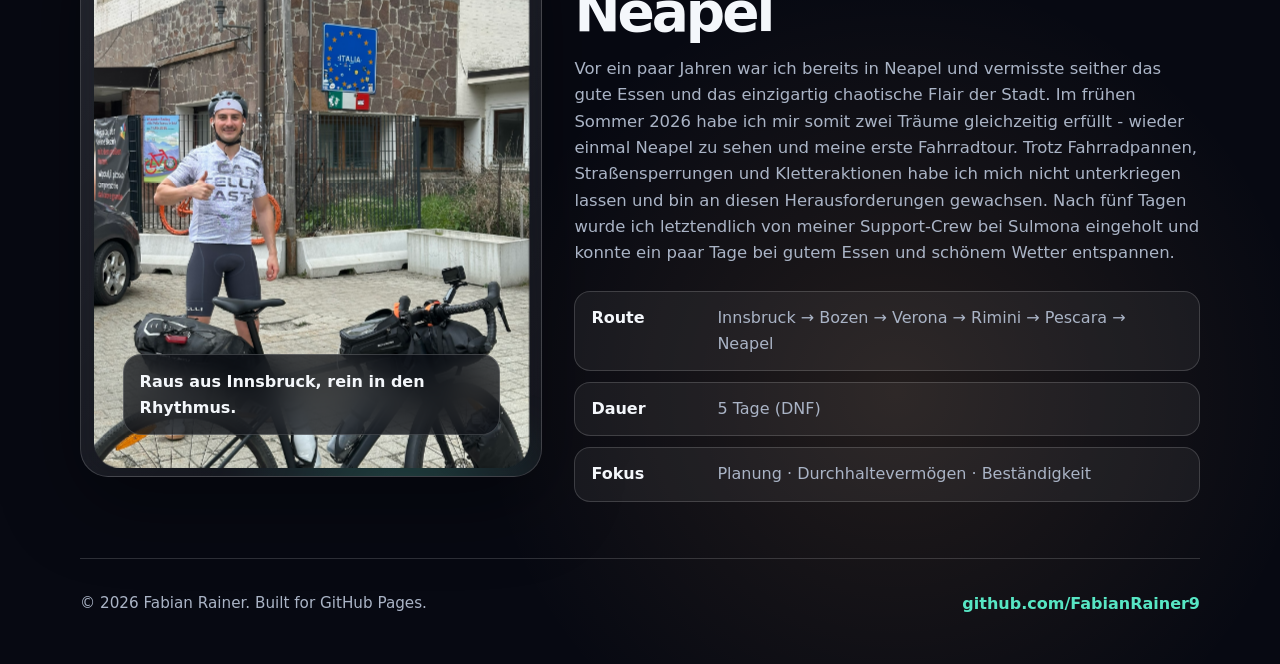
==== commit e72705c6: "Fix Spartan media paths" ====
--- a/adventures.html
+++ b/adventures.html
@@ -51,15 +51,15 @@
         <div class="showcase-carousel" data-carousel aria-label="Slideshow Spartan Ultra Zell am See 2025">
           <div class="carousel-track">
             <figure class="slide active">
-              <img src="assets/media/spartan/spartan1.JPG" />
+              <img src="assets/media/spartan/spartan1.JPEG" />
               <figcaption>Nach einer schlaflosen Nacht ging's um 6 Uhr los.</figcaption>
             </figure>
             <figure class="slide">
-              <img src="assets/media/spartan/spartan2.JPG" />
+              <img src="assets/media/spartan/spartan2.JPEG" />
               <figcaption>Eine kurze Abkühlung gab's bereits nach den ersten Metern.</figcaption>
             </figure>
             <figure class="slide">
-              <img src="assets/media/spartan/spartan3.JPG" />
+              <img src="assets/media/spartan/spartan3.JPEG" />
               <figcaption>Die Sigmund Thun Klamm lag kurz vor dem großen Anstieg.</figcaption>
             </figure>
 			<figure class="slide">
@@ -67,7 +67,7 @@
               <figcaption>Sowas waren tatsächlich meine Lieblingshindernisse.</figcaption>
             </figure>
             <figure class="slide">
-              <video src="assets/media/spartan/98bb6322-f615-4900-bef0-5094021bbb81.mov" muted loop playsinline controls poster="assets/media/spartan/spartan-01.svg"></video>
+              <video src="assets/media/spartan/finish.mov" muted loop playsinline controls poster="assets/media/spartan/spartan-01.svg"></video>
               <figcaption>Mein Finish - der Moment, auf den ich 3 Monate hingearbeitet habe.</figcaption>
             </figure>
             
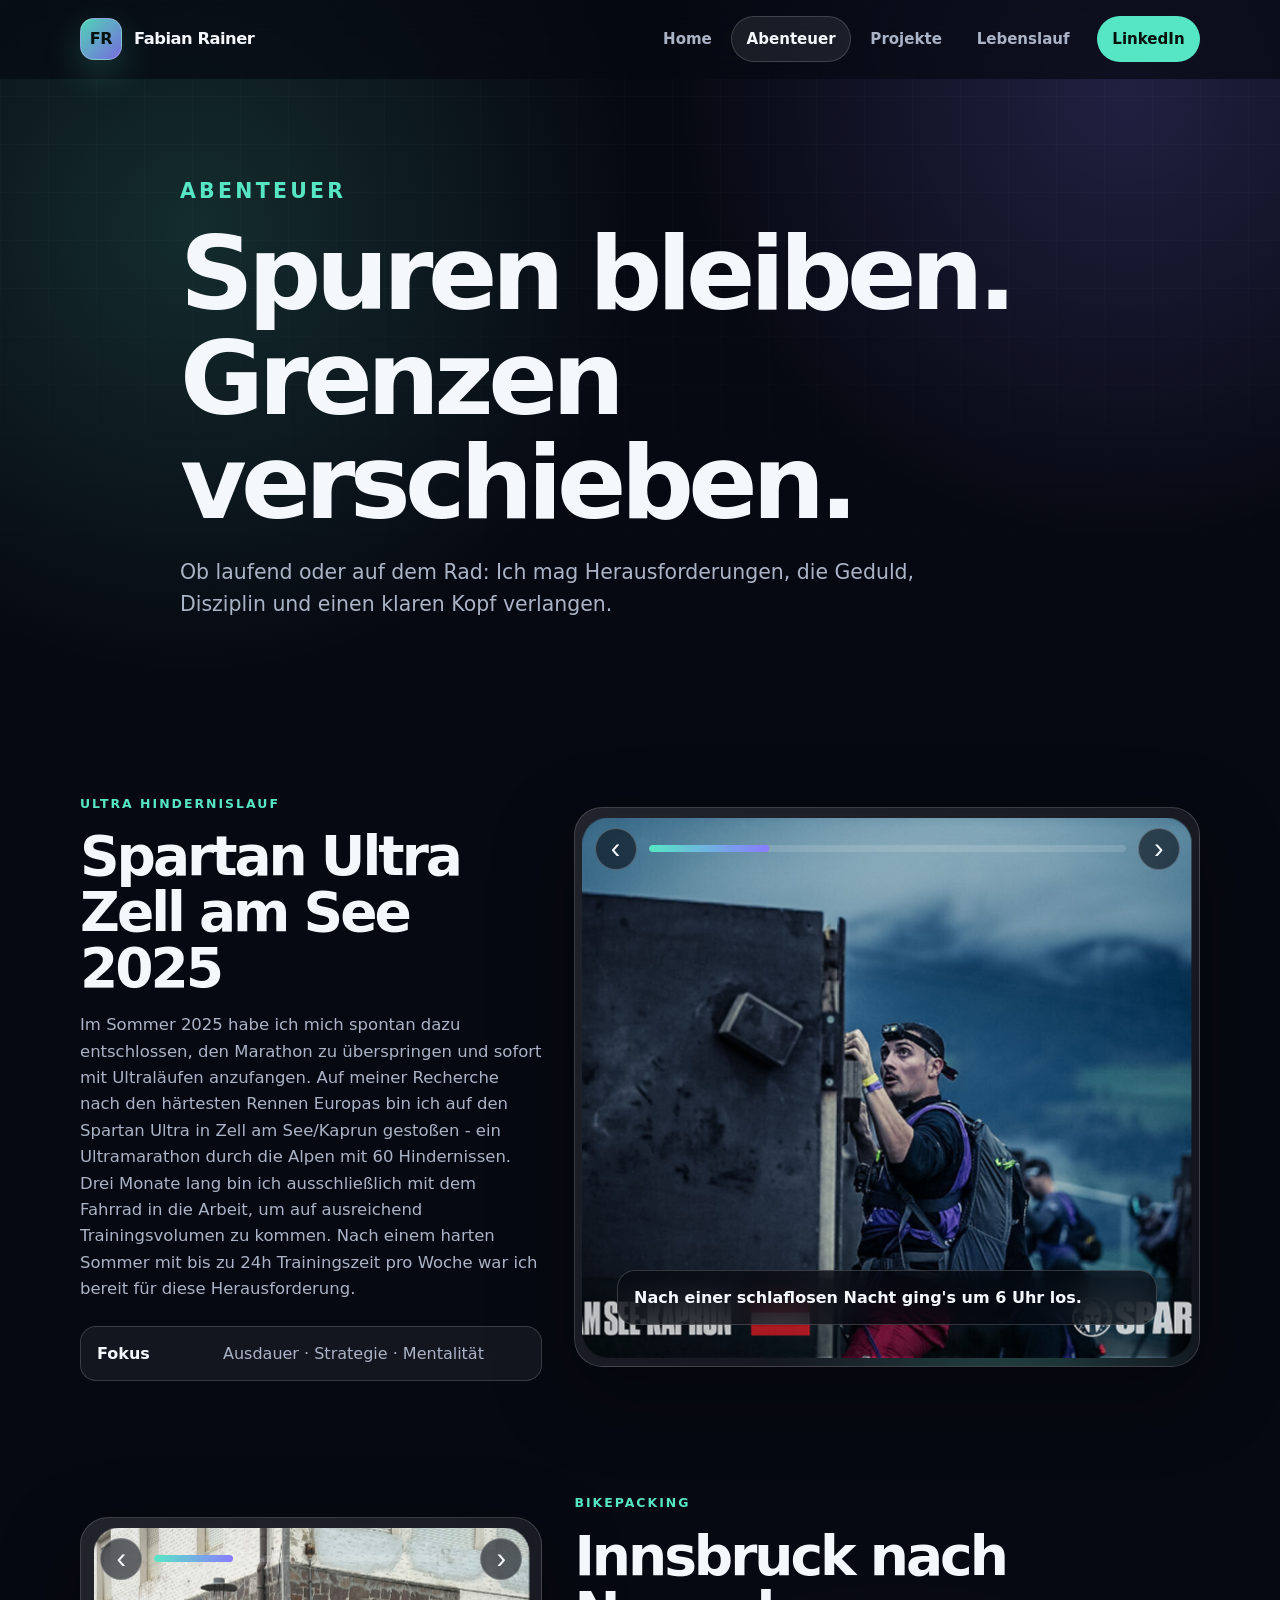
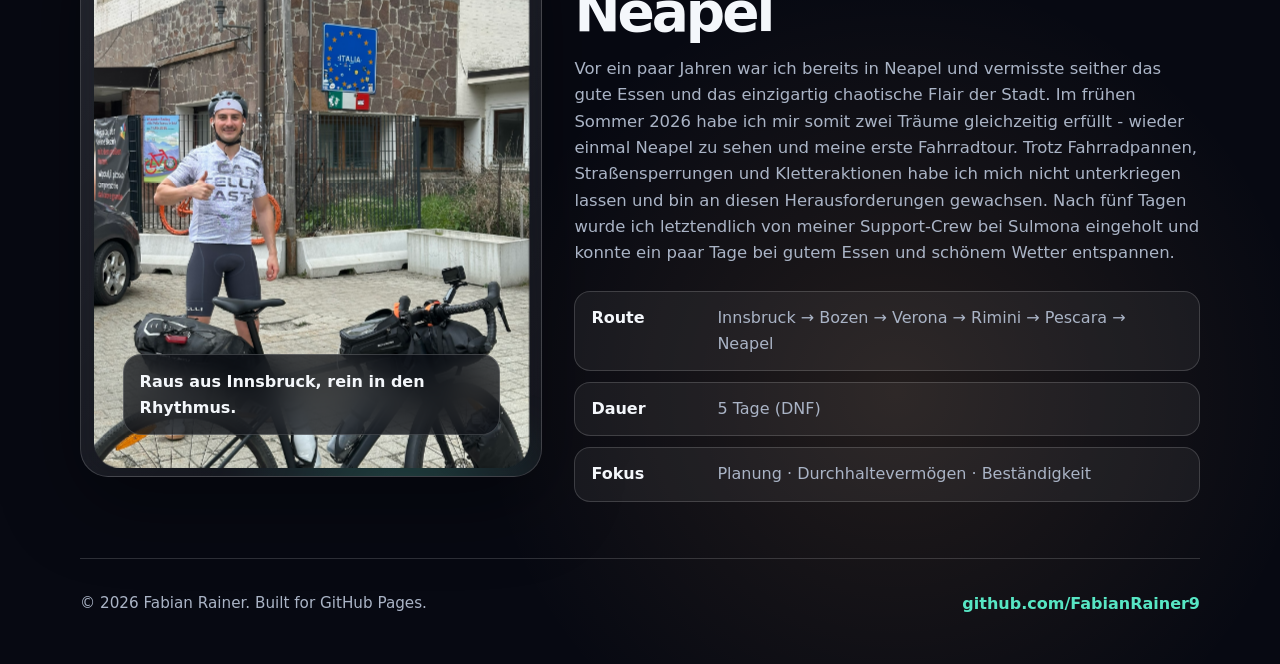
==== commit e3dcb3c6: "Fix media filenames and paths" ====
--- a/adventures.html
+++ b/adventures.html
@@ -51,15 +51,15 @@
         <div class="showcase-carousel" data-carousel aria-label="Slideshow Spartan Ultra Zell am See 2025">
           <div class="carousel-track">
             <figure class="slide active">
-              <img src="assets/media/spartan/spartan1.JPEG" />
+              <img src="assets/media/spartan/spartan1.jpg" />
               <figcaption>Nach einer schlaflosen Nacht ging's um 6 Uhr los.</figcaption>
             </figure>
             <figure class="slide">
-              <img src="assets/media/spartan/spartan2.JPEG" />
+              <img src="assets/media/spartan/spartan2.jpg" />
               <figcaption>Eine kurze Abkühlung gab's bereits nach den ersten Metern.</figcaption>
             </figure>
             <figure class="slide">
-              <img src="assets/media/spartan/spartan3.JPEG" />
+              <img src="assets/media/spartan/spartan3.jpg" />
               <figcaption>Die Sigmund Thun Klamm lag kurz vor dem großen Anstieg.</figcaption>
             </figure>
 			<figure class="slide">
@@ -67,7 +67,7 @@
               <figcaption>Sowas waren tatsächlich meine Lieblingshindernisse.</figcaption>
             </figure>
             <figure class="slide">
-              <video src="assets/media/spartan/finish.mov" muted loop playsinline controls poster="assets/media/spartan/spartan-01.svg"></video>
+              <video src="assets/media/spartan/finish.MOV" muted loop playsinline controls poster="assets/media/spartan/spartan-01.svg"></video>
               <figcaption>Mein Finish - der Moment, auf den ich 3 Monate hingearbeitet habe.</figcaption>
             </figure>
             
